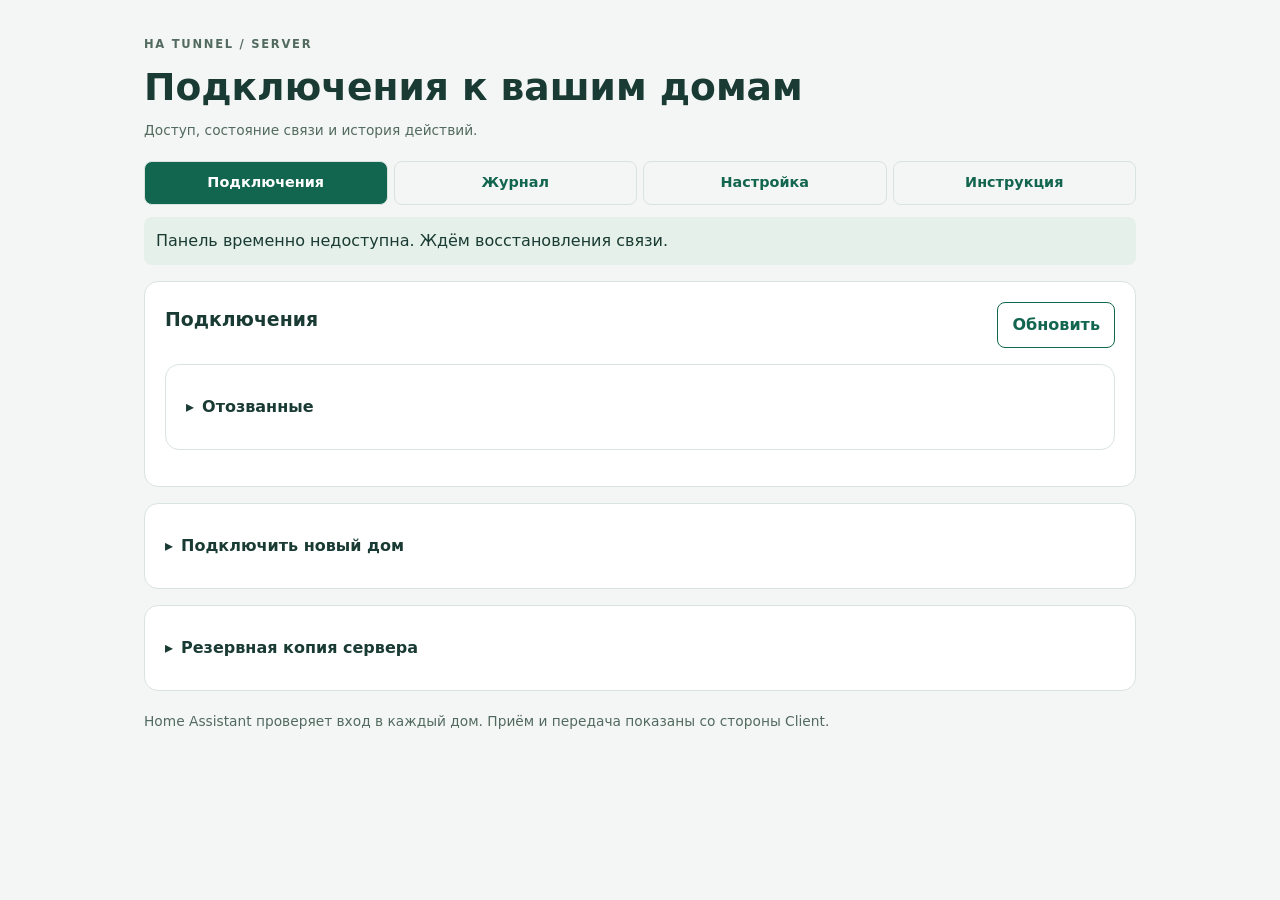
==== server/server/app/templates/index.html @ ce4d823e "release: standalone HA Tunnel Server 0.3.0" ====
<!doctype html>
<html lang="ru"><head><meta charset="utf-8"><meta name="viewport" content="width=device-width,initial-scale=1">
<title>HA Tunnel · Server</title><link rel="stylesheet" href="style.css"><script src="app.js" defer></script></head>
<body><main><header><p class="eyebrow">HA TUNNEL / SERVER</p><h1>Подключения к вашим домам</h1><p class="hint">Доступ, состояние связи и история действий.</p></header>
<nav aria-label="Разделы сервера"><button type="button" data-tab="connections" aria-selected="true">Подключения</button><button type="button" data-tab="journal">Журнал</button><button type="button" data-tab="settings">Настройка</button><button type="button" data-tab="help">Инструкция</button></nav>
<p id="notice" role="status" aria-live="polite"></p>
<div id="connections" class="panel"><section><div class="section-title"><h2>Подключения</h2><button id="refresh" type="button" class="secondary">Обновить</button></div><p id="mqtt-status" class="hint"></p><div id="clients"></div><details id="archive"><summary>Отозванные <span id="archive-count"></span></summary><p class="hint">Новый код восстановит тот же адрес. Удаление окончательно освободит имя; история останется в журнале.</p><div id="archived-clients"></div></details></section>
<details><summary>Подключить новый дом</summary><form id="create"><label for="name">Имя в адресе <span>необязательно</span></label><div class="row"><input id="name" maxlength="63" pattern="[a-z0-9][a-z0-9-]*" placeholder="Например, dacha" autocomplete="off"><button>Создать код</button></div><p class="hint">Пустое поле — автоматическое имя. Дополнительные DNS-правила не нужны.</p></form></details>
<details><summary>Резервная копия сервера</summary><p>Зашифрованная копия содержит ключи, подключения и журнал. Храните пароль отдельно.</p><label for="backup-password">Пароль копии — минимум 16 символов</label><input id="backup-password" type="password" minlength="16" autocomplete="new-password"><button id="export" type="button" class="secondary">Скачать копию</button><h3>Восстановить на пустом сервере</h3><p class="hint">Тот же домен; после восстановления Server перезапустится.</p><label for="backup-file">Файл .hatb</label><input id="backup-file" type="file" accept=".hatb"><button id="restore" type="button" class="secondary">Восстановить копию</button></details></div>
<section id="journal" class="panel" hidden><h2>Журнал действий</h2><p class="hint">История сохраняется после перезапусков. Время показано в часовом поясе HA.</p><form id="journal-filters" class="grid"><label>Подключение<select id="journal-client"><option value="">Все подключения</option></select></label><label>Действие<select id="journal-action"><option value="">Все действия</option></select></label><label>Результат<select id="journal-result"><option value="">Все результаты</option><option value="success">Выполнено</option><option value="error">Ошибка</option><option value="requested">Начато</option><option value="unknown">Неизвестно</option></select></label><label>С даты<input id="journal-since" type="date"></label><label>По дату<input id="journal-until" type="date"></label><button>Показать</button><button id="journal-csv" type="button" class="secondary">Скачать CSV</button></form><p id="journal-size" class="hint"></p><div id="journal-items"></div><button id="journal-more" type="button" class="secondary" hidden>Показать ещё</button></section>
<section id="settings" class="panel" hidden><h2 id="settings-title">Настройка сервера</h2><p id="settings-status" class="hint"></p><form id="settings-form"><label for="base-domain">Ваш основной домен</label><input id="base-domain" placeholder="example.org" required autocomplete="off"><label for="server-url">Адрес регистрации клиентов</label><input id="server-url" type="url" placeholder="https://tunnel.example.org" required autocomplete="off"><label for="npm-host">Nginx Proxy Manager</label><input id="npm-host" required autocomplete="off"><p class="hint">Внутреннее имя установленного NPM определяется автоматически, когда это возможно.</p><label for="admin-users">Администраторы панели — ID пользователей HA</label><textarea id="admin-users" rows="2" required></textarea><p class="hint">Первый администратор предложен после проверки прав. Несколько ID — по одному в строке.</p><details><summary>Дополнительные настройки</summary><label for="reserved">Занятые имена поддоменов</label><input id="reserved" placeholder="Имена через запятую"><label for="bandwidth">Лимит каждого клиента, МБ/с</label><input id="bandwidth" type="number" min="1" max="1000" value="10" required><p id="server-host" class="hint"></p></details><button id="save-settings">Сохранить и запустить сервер</button><p class="hint">Сохранение перезапускает только это приложение. Не редактируйте его опции одновременно в другом окне.</p></form>
<details><summary>Проверить сеть</summary><p>Укажите IPv4 из раздела Интернет / WAN вашего роутера. Постоянство адреса уточните у провайдера.</p><form id="network-form"><label for="wan-ip">WAN IPv4 <span>необязательно</span></label><input id="wan-ip" placeholder="Из настроек роутера"><label class="check"><input id="static-confirmed" type="checkbox">Провайдер подтвердил публичный постоянный IP</label><label class="check"><input id="external-check" type="checkbox" checked>Определить внешний IP через ipify</label><p class="hint">ipify увидит внешний адрес. Настройки и ключи HA ему не отправляются.</p><button id="check-network" type="submit" class="secondary">Проверить</button></form><div id="network-results"></div></details></section>
<section id="help" class="panel" hidden><h2>Установка и использование</h2><div id="help-content">Загрузка инструкции…</div></section>
<dialog id="code-dialog"><h2>Код подключения</h2><p id="new-domain"></p><textarea id="code" readonly rows="4" aria-label="Одноразовый код подключения"></textarea><p class="hint">Вставьте в Client. Код действует 15 минут и только один раз.</p><div class="controls"><button id="copy" type="button">Копировать код</button><button id="close-code" type="button" class="secondary">Закрыть</button></div></dialog>
<footer>Home Assistant проверяет вход в каждый дом. Приём и передача показаны со стороны Client.</footer></main></body></html>
---- server/server/app/templates/style.css ----
:root{font-family:system-ui,-apple-system,'Segoe UI',sans-serif;color:#193b33;background:#f3f6f4;font-size:16px;line-height:1.5;color-scheme:light dark;--surface:#fff;--line:#d9e4de;--muted:#536a60;--accent:#12654e;--soft:#e4f0e9}*{box-sizing:border-box}body{margin:0}main{max-width:1040px;margin:auto;padding:28px 24px}header{margin-bottom:20px}.eyebrow{font-size:.72rem;letter-spacing:.15em;font-weight:700;color:var(--muted)}h1{font-size:clamp(1.65rem,4vw,2.35rem);line-height:1.2;margin:10px 0}h2{font-size:1.18rem;margin:0 0 12px}h3{font-size:1rem}p{margin:8px 0 12px}.hint,footer,label span{font-size:.86rem;color:var(--muted)}section,details{background:var(--surface);border:1px solid var(--line);border-radius:14px;padding:20px;margin:16px 0}details details,article details{padding:12px;margin:12px 0}summary{cursor:pointer;font-weight:600;min-height:44px;display:flex;align-items:center;gap:8px}summary:before{content:'▸'}details[open]>summary:before{content:'▾'}label{display:block;font-weight:600;margin:12px 0 6px}input,textarea,select{width:100%;min-width:0;padding:11px 12px;border:1px solid var(--line);border-radius:8px;font:inherit;background:var(--surface);color:inherit;min-height:44px}textarea{resize:vertical;overflow-wrap:anywhere}button{min-height:44px;border:1px solid var(--accent);background:var(--accent);color:white;border-radius:8px;padding:10px 14px;font:inherit;font-weight:600;cursor:pointer;white-space:normal}button:disabled{opacity:.5;cursor:default}button:hover:not(:disabled){filter:brightness(.94)}.secondary,nav button{background:transparent;color:var(--accent)}.danger{color:#af3434;border-color:#af3434;background:transparent}.controls,.row,.section-title,nav{display:flex;gap:8px;align-items:center;flex-wrap:wrap}.section-title{justify-content:space-between}.row input{flex:1}.controls{margin:12px 0}.client{padding:16px 0;border-bottom:1px solid var(--line)}.client:last-child{border:0}.card-top{display:flex;gap:12px;align-items:center;justify-content:space-between}.card-top>div{min-width:0}.domain{font-weight:600}.status{font-size:.9rem}.brief{font-size:.86rem;color:var(--muted)}a{color:var(--accent);overflow-wrap:anywhere}nav{padding-bottom:4px;gap:6px}nav button{flex:1;border-color:var(--line);font-size:.9rem}nav button[aria-selected=true]{background:var(--accent);color:white}#notice:not(:empty){padding:12px;background:var(--soft);border-radius:8px}.grid,.duration-fields{display:grid;grid-template-columns:repeat(2,minmax(0,1fr));gap:10px}.grid label,.duration-fields label{margin:0}.duration-fields{grid-template-columns:repeat(3,minmax(0,1fr))}.check{display:flex;gap:10px;align-items:center;font-weight:400}.check input{width:20px;min-height:20px;flex:none}.metrics{display:grid;grid-template-columns:repeat(2,minmax(0,1fr));gap:8px}.metric small{display:block;color:var(--muted)}.metric strong{font-size:.95rem;font-weight:600}dialog{width:min(600px,calc(100% - 24px));max-height:90vh;overflow:auto;border:1px solid var(--line);border-radius:14px;background:var(--surface);color:inherit;padding:20px}dialog::backdrop{background:#10251e80}.journal-item{padding:14px 0;border-bottom:1px solid var(--line)}.journal-item p{margin:4px 0}.badge{display:inline-block;border-radius:20px;padding:4px 10px;background:var(--soft);font-size:.82rem}#help-content{overflow-wrap:anywhere}#help-content pre{white-space:pre-wrap;font:inherit}footer{margin:20px 0}button:focus-visible,input:focus-visible,textarea:focus-visible,a:focus-visible,summary:focus-visible,select:focus-visible{outline:3px solid #cba150;outline-offset:3px}[hidden]{display:none!important}@media(max-width:600px){main{padding:18px 12px}section,details{padding:16px}.duration-fields{grid-template-columns:repeat(2,minmax(0,1fr))}.grid{grid-template-columns:1fr}.card-top{align-items:flex-start}.card-top button{flex:none}.controls button{flex:1}.row button{width:100%}nav{display:grid;grid-template-columns:repeat(2,minmax(0,1fr))}.brief{line-height:1.6}h1{max-width:22ch}}@media(prefers-color-scheme:dark){:root{background:#14231e;color:#e5eee8;--surface:#1d3027;--line:#385044;--muted:#b4c6ba;--accent:#82d6af;--soft:#2a493a}button{background:#246e52;border-color:#82d6af;color:#fff}.secondary,nav button{background:transparent;color:var(--accent)}nav button[aria-selected=true]{background:#246e52;color:white}.danger{color:#ffb2a7;border-color:#ffb2a7}}table{width:100%;border-collapse:collapse;table-layout:fixed;font-size:.85rem}td{border:1px solid var(--line);padding:8px;overflow-wrap:anywhere}
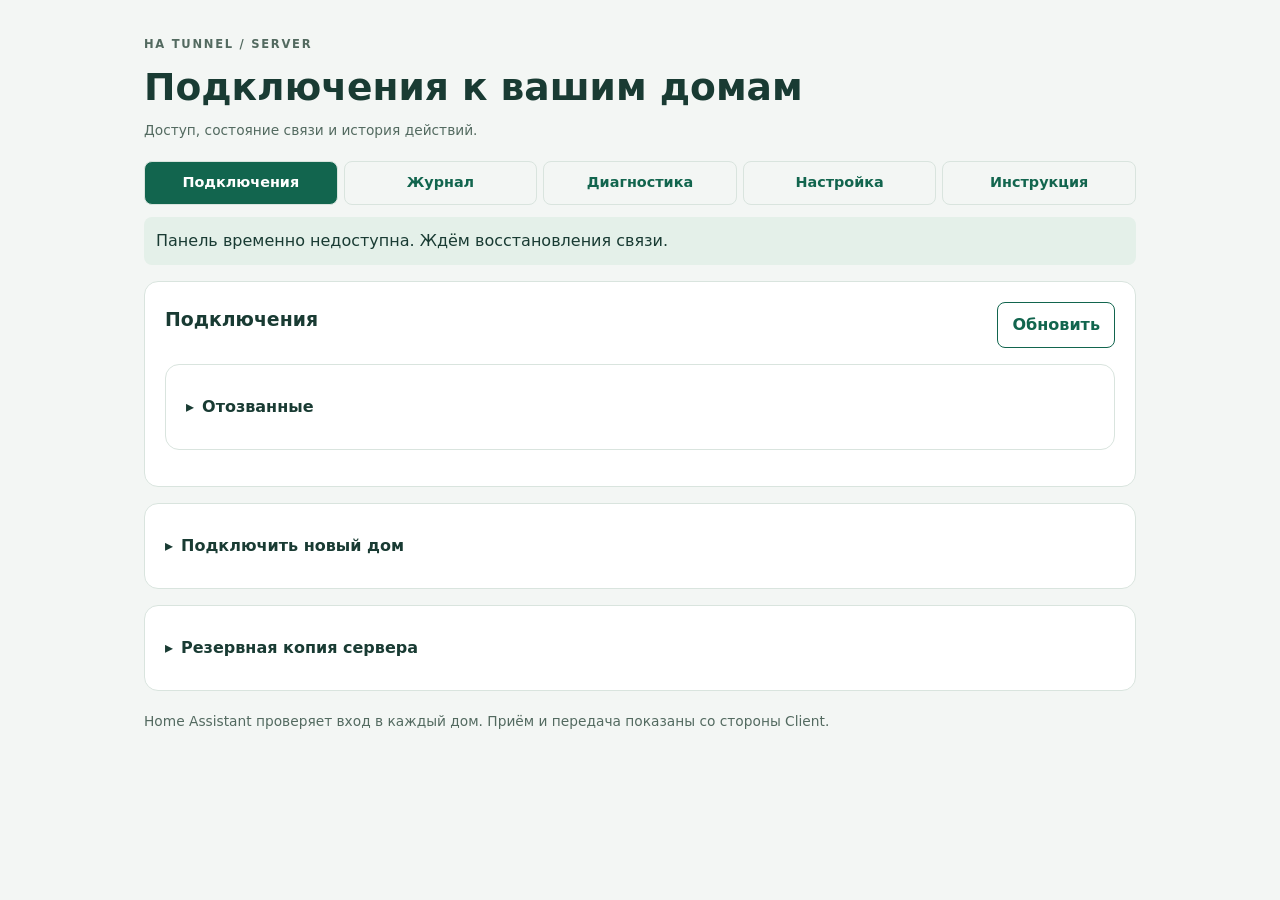
==== commit 021336a9: "feat: calendar subscriptions, diagnostics and domain migration 0.4.0" ====
--- a/server/server/app/templates/index.html
+++ b/server/server/app/templates/index.html
@@ -1,15 +1,17 @@
 <!doctype html>
 <html lang="ru"><head><meta charset="utf-8"><meta name="viewport" content="width=device-width,initial-scale=1">
-<title>HA Tunnel · Server</title><link rel="stylesheet" href="style.css"><script src="app.js" defer></script></head>
+<title>HA Tunnel · Server</title><link rel="stylesheet" href="style.css"><script src="command_id.js" defer></script><script src="app.js" defer></script></head>
 <body><main><header><p class="eyebrow">HA TUNNEL / SERVER</p><h1>Подключения к вашим домам</h1><p class="hint">Доступ, состояние связи и история действий.</p></header>
-<nav aria-label="Разделы сервера"><button type="button" data-tab="connections" aria-selected="true">Подключения</button><button type="button" data-tab="journal">Журнал</button><button type="button" data-tab="settings">Настройка</button><button type="button" data-tab="help">Инструкция</button></nav>
+<nav aria-label="Разделы сервера"><button type="button" data-tab="connections" aria-selected="true">Подключения</button><button type="button" data-tab="journal">Журнал</button><button type="button" data-tab="diagnostics">Диагностика</button><button type="button" data-tab="settings">Настройка</button><button type="button" data-tab="help">Инструкция</button></nav>
 <p id="notice" role="status" aria-live="polite"></p>
 <div id="connections" class="panel"><section><div class="section-title"><h2>Подключения</h2><button id="refresh" type="button" class="secondary">Обновить</button></div><p id="mqtt-status" class="hint"></p><div id="clients"></div><details id="archive"><summary>Отозванные <span id="archive-count"></span></summary><p class="hint">Новый код восстановит тот же адрес. Удаление окончательно освободит имя; история останется в журнале.</p><div id="archived-clients"></div></details></section>
 <details><summary>Подключить новый дом</summary><form id="create"><label for="name">Имя в адресе <span>необязательно</span></label><div class="row"><input id="name" maxlength="63" pattern="[a-z0-9][a-z0-9-]*" placeholder="Например, dacha" autocomplete="off"><button>Создать код</button></div><p class="hint">Пустое поле — автоматическое имя. Дополнительные DNS-правила не нужны.</p></form></details>
 <details><summary>Резервная копия сервера</summary><p>Зашифрованная копия содержит ключи, подключения и журнал. Храните пароль отдельно.</p><label for="backup-password">Пароль копии — минимум 16 символов</label><input id="backup-password" type="password" minlength="16" autocomplete="new-password"><button id="export" type="button" class="secondary">Скачать копию</button><h3>Восстановить на пустом сервере</h3><p class="hint">Тот же домен; после восстановления Server перезапустится.</p><label for="backup-file">Файл .hatb</label><input id="backup-file" type="file" accept=".hatb"><button id="restore" type="button" class="secondary">Восстановить копию</button></details></div>
 <section id="journal" class="panel" hidden><h2>Журнал действий</h2><p class="hint">История сохраняется после перезапусков. Время показано в часовом поясе HA.</p><form id="journal-filters" class="grid"><label>Подключение<select id="journal-client"><option value="">Все подключения</option></select></label><label>Действие<select id="journal-action"><option value="">Все действия</option></select></label><label>Результат<select id="journal-result"><option value="">Все результаты</option><option value="success">Выполнено</option><option value="error">Ошибка</option><option value="requested">Начато</option><option value="unknown">Неизвестно</option></select></label><label>С даты<input id="journal-since" type="date"></label><label>По дату<input id="journal-until" type="date"></label><button>Показать</button><button id="journal-csv" type="button" class="secondary">Скачать CSV</button></form><p id="journal-size" class="hint"></p><div id="journal-items"></div><button id="journal-more" type="button" class="secondary" hidden>Показать ещё</button></section>
 <section id="settings" class="panel" hidden><h2 id="settings-title">Настройка сервера</h2><p id="settings-status" class="hint"></p><form id="settings-form"><label for="base-domain">Ваш основной домен</label><input id="base-domain" placeholder="example.org" required autocomplete="off"><label for="server-url">Адрес регистрации клиентов</label><input id="server-url" type="url" placeholder="https://tunnel.example.org" required autocomplete="off"><label for="npm-host">Nginx Proxy Manager</label><input id="npm-host" required autocomplete="off"><p class="hint">Внутреннее имя установленного NPM определяется автоматически, когда это возможно.</p><label for="admin-users">Администраторы панели — ID пользователей HA</label><textarea id="admin-users" rows="2" required></textarea><p class="hint">Первый администратор предложен после проверки прав. Несколько ID — по одному в строке.</p><details><summary>Дополнительные настройки</summary><label for="reserved">Занятые имена поддоменов</label><input id="reserved" placeholder="Имена через запятую"><label for="bandwidth">Лимит каждого клиента, МБ/с</label><input id="bandwidth" type="number" min="1" max="1000" value="10" required><p id="server-host" class="hint"></p></details><button id="save-settings">Сохранить и запустить сервер</button><p class="hint">Сохранение перезапускает только это приложение. Не редактируйте его опции одновременно в другом окне.</p></form>
+<details id="migration-section"><summary>Перенести клиентские адреса на другой домен</summary><p class="hint">Сохраняются баланс, цена, оплаченный срок и ручная пауза. Соединения закроются. После переноса выдайте новые коды; на Client используйте «Другое подключение». Сначала подготовьте DNS, сертификат и маршруты NPM.</p><form id="migration-form"><label>Новый домен клиентов<input id="migration-base" required autocomplete="off" placeholder="example.net"></label><label>Новый адрес регистрации<input id="migration-url" type="url" required autocomplete="off" placeholder="https://tunnel.example.net"></label><button id="migration-preview">Проверить и показать изменения</button></form><div id="migration-result"></div><button id="migration-apply" type="button" hidden>Применить перенос адресов</button></details>
 <details><summary>Проверить сеть</summary><p>Укажите IPv4 из раздела Интернет / WAN вашего роутера. Постоянство адреса уточните у провайдера.</p><form id="network-form"><label for="wan-ip">WAN IPv4 <span>необязательно</span></label><input id="wan-ip" placeholder="Из настроек роутера"><label class="check"><input id="static-confirmed" type="checkbox">Провайдер подтвердил публичный постоянный IP</label><label class="check"><input id="external-check" type="checkbox" checked>Определить внешний IP через ipify</label><p class="hint">ipify увидит внешний адрес. Настройки и ключи HA ему не отправляются.</p><button id="check-network" type="submit" class="secondary">Проверить</button></form><div id="network-results"></div></details></section>
+<section id="diagnostics" class="panel" hidden><h2>Диагностика сервера</h2><p class="hint">Ошибки сохраняются после перезапуска. Секреты не записываются. Старые технические записи заменяются по кругу; денежная история хранится отдельно.</p><div id="diagnostics-summary"></div><form id="diagnostics-filters" class="grid"><label>Уровень<select id="diagnostics-level"><option value="">Все уровни</option><option value="ERROR">Ошибки</option><option value="CRITICAL">Аварии</option><option value="WARNING">Предупреждения</option><option value="INFO">События</option></select></label><label>Компонент<select id="diagnostics-component"><option value="">Все компоненты</option><option value="server">Server</option><option value="storage">Хранилище</option><option value="frp">FRP</option><option value="gateway">Gateway</option><option value="npm">NPM</option><option value="setup">Настройки</option><option value="http">HTTP</option><option value="mqtt">MQTT</option><option value="telemetry">Проверки связи</option><option value="relay">Потоки клиентов</option><option value="privileges">Права запуска</option><option value="clock">Время</option><option value="pki">Сертификаты</option></select></label><label>С даты<input id="diagnostics-since" type="datetime-local"></label><label>По дату<input id="diagnostics-until" type="datetime-local"></label><button>Показать</button><button id="diagnostics-export" type="button" class="secondary">Скачать диагностику</button></form><div id="diagnostics-items"></div><button id="diagnostics-more" type="button" class="secondary" hidden>Показать ещё</button></section>
 <section id="help" class="panel" hidden><h2>Установка и использование</h2><div id="help-content">Загрузка инструкции…</div></section>
 <dialog id="code-dialog"><h2>Код подключения</h2><p id="new-domain"></p><textarea id="code" readonly rows="4" aria-label="Одноразовый код подключения"></textarea><p class="hint">Вставьте в Client. Код действует 15 минут и только один раз.</p><div class="controls"><button id="copy" type="button">Копировать код</button><button id="close-code" type="button" class="secondary">Закрыть</button></div></dialog>
 <footer>Home Assistant проверяет вход в каждый дом. Приём и передача показаны со стороны Client.</footer></main></body></html>
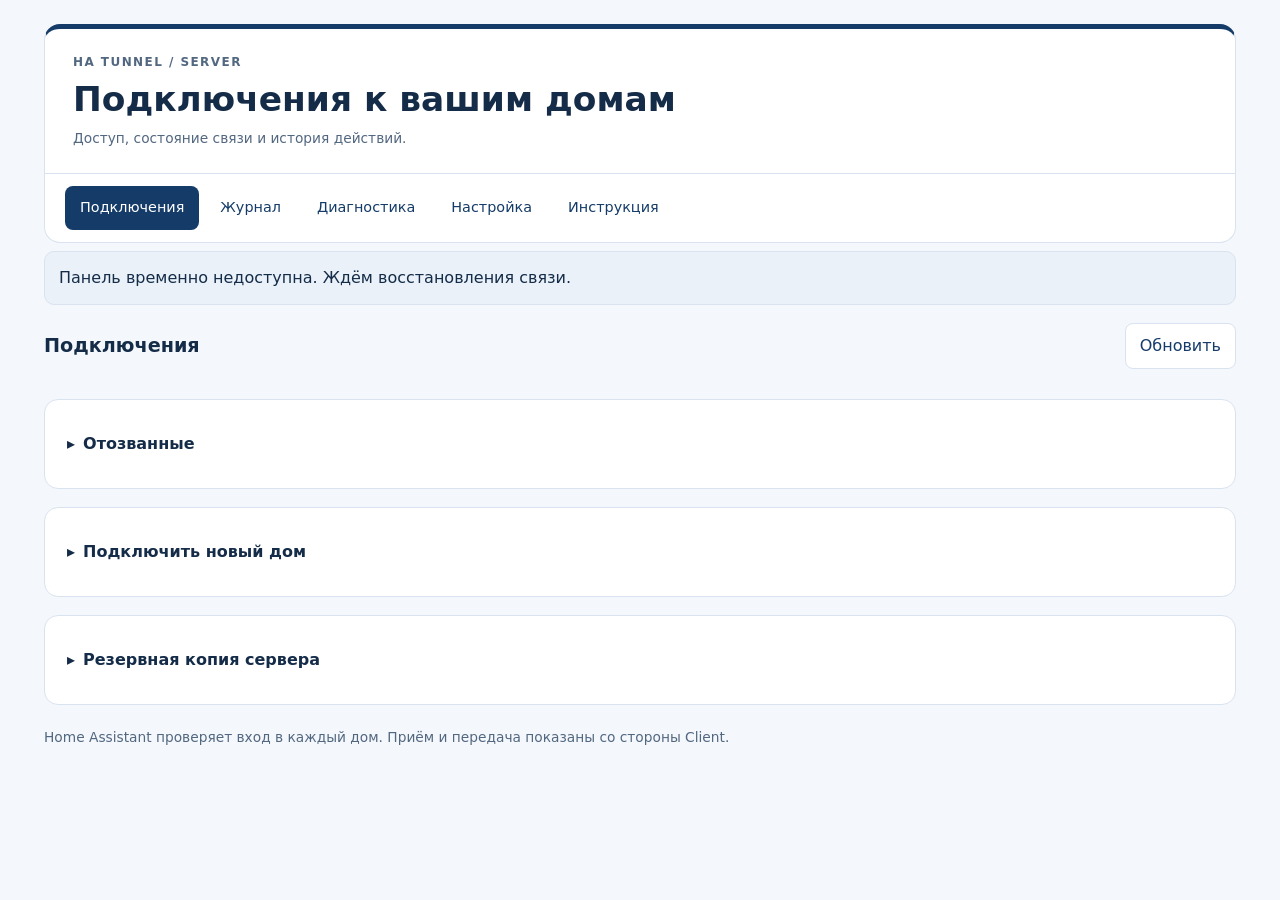
==== commit 952813ae: "Protect occupied domains and add explicit Home Assistant transfer" ====
--- a/server/server/app/templates/index.html
+++ b/server/server/app/templates/index.html
@@ -13,5 +13,6 @@
 <details><summary>Проверить сеть</summary><p>Укажите IPv4 из раздела Интернет / WAN вашего роутера. Постоянство адреса уточните у провайдера.</p><form id="network-form"><label for="wan-ip">WAN IPv4 <span>необязательно</span></label><input id="wan-ip" placeholder="Из настроек роутера"><label class="check"><input id="static-confirmed" type="checkbox">Провайдер подтвердил публичный постоянный IP</label><label class="check"><input id="external-check" type="checkbox" checked>Определить внешний IP через ipify</label><p class="hint">ipify увидит внешний адрес. Настройки и ключи HA ему не отправляются.</p><button id="check-network" type="submit" class="secondary">Проверить</button></form><div id="network-results"></div></details></section>
 <section id="diagnostics" class="panel" hidden><h2>Диагностика сервера</h2><p class="hint">Ошибки сохраняются после перезапуска. Секреты не записываются. Старые технические записи заменяются по кругу; денежная история хранится отдельно.</p><div id="diagnostics-summary"></div><form id="diagnostics-filters" class="grid"><label>Уровень<select id="diagnostics-level"><option value="">Все уровни</option><option value="ERROR">Ошибки</option><option value="CRITICAL">Аварии</option><option value="WARNING">Предупреждения</option><option value="INFO">События</option></select></label><label>Компонент<select id="diagnostics-component"><option value="">Все компоненты</option><option value="server">Server</option><option value="storage">Хранилище</option><option value="frp">FRP</option><option value="gateway">Gateway</option><option value="npm">NPM</option><option value="setup">Настройки</option><option value="http">HTTP</option><option value="mqtt">MQTT</option><option value="telemetry">Проверки связи</option><option value="relay">Потоки клиентов</option><option value="privileges">Права запуска</option><option value="clock">Время</option><option value="pki">Сертификаты</option></select></label><label>С даты<input id="diagnostics-since" type="datetime-local"></label><label>По дату<input id="diagnostics-until" type="datetime-local"></label><button>Показать</button><button id="diagnostics-export" type="button" class="secondary">Скачать диагностику</button></form><div id="diagnostics-items"></div><button id="diagnostics-more" type="button" class="secondary" hidden>Показать ещё</button></section>
 <section id="help" class="panel" hidden><h2>Установка и использование</h2><div id="help-content">Загрузка инструкции…</div></section>
-<dialog id="code-dialog"><h2>Код подключения</h2><p id="new-domain"></p><textarea id="code" readonly rows="4" aria-label="Одноразовый код подключения"></textarea><p class="hint">Вставьте в Client. Код действует 15 минут и только один раз.</p><div class="controls"><button id="copy" type="button">Копировать код</button><button id="close-code" type="button" class="secondary">Закрыть</button></div></dialog>
-<footer>Home Assistant проверяет вход в каждый дом. Приём и передача показаны со стороны Client.</footer></main></body></html>+<dialog id="transfer-dialog"><form id="transfer-form"><h2>Перенести подключение</h2><p id="transfer-description"></p><p>После использования кода прежний Client потеряет доступ. До этого он продолжит работать. Баланс, тариф, ручная пауза и история сохранятся. Код действует 15 минут и один раз.</p><label>Введите домен для подтверждения<input id="transfer-domain" type="text" autocomplete="off" required></label><p id="transfer-error" role="status"></p><div class="controls"><button id="transfer-confirm" type="submit" disabled>Выдать код переноса</button><button id="transfer-close" type="button" class="secondary">Отмена</button></div></form></dialog>
+<dialog id="code-dialog"><h2>Код подключения</h2><p id="new-domain"></p><textarea id="code" readonly rows="4" aria-label="Одноразовый код подключения"></textarea><p id="code-purpose" class="hint">Вставьте в Client. Код действует 15 минут и только один раз.</p><div class="controls"><button id="copy" type="button">Копировать код</button><button id="close-code" type="button" class="secondary">Закрыть</button></div></dialog>
+<footer>Home Assistant проверяет вход в каждый дом. Приём и передача показаны со стороны Client.</footer></main></body></html>
--- a/server/server/app/templates/style.css
+++ b/server/server/app/templates/style.css
@@ -1 +1,114 @@
-:root{font-family:system-ui,-apple-system,'Segoe UI',sans-serif;color:#193b33;background:#f3f6f4;font-size:16px;line-height:1.5;color-scheme:light dark;--surface:#fff;--line:#d9e4de;--muted:#536a60;--accent:#12654e;--soft:#e4f0e9}*{box-sizing:border-box}body{margin:0}main{max-width:1040px;margin:auto;padding:28px 24px}header{margin-bottom:20px}.eyebrow{font-size:.72rem;letter-spacing:.15em;font-weight:700;color:var(--muted)}h1{font-size:clamp(1.65rem,4vw,2.35rem);line-height:1.2;margin:10px 0}h2{font-size:1.18rem;margin:0 0 12px}h3{font-size:1rem}p{margin:8px 0 12px}.hint,footer,label span{font-size:.86rem;color:var(--muted)}section,details{background:var(--surface);border:1px solid var(--line);border-radius:14px;padding:20px;margin:16px 0}details details,article details{padding:12px;margin:12px 0}summary{cursor:pointer;font-weight:600;min-height:44px;display:flex;align-items:center;gap:8px}summary:before{content:'▸'}details[open]>summary:before{content:'▾'}label{display:block;font-weight:600;margin:12px 0 6px}input,textarea,select{width:100%;min-width:0;padding:11px 12px;border:1px solid var(--line);border-radius:8px;font:inherit;background:var(--surface);color:inherit;min-height:44px}textarea{resize:vertical;overflow-wrap:anywhere}button{min-height:44px;border:1px solid var(--accent);background:var(--accent);color:white;border-radius:8px;padding:10px 14px;font:inherit;font-weight:600;cursor:pointer;white-space:normal}button:disabled{opacity:.5;cursor:default}button:hover:not(:disabled){filter:brightness(.94)}.secondary,nav button{background:transparent;color:var(--accent)}.danger{color:#af3434;border-color:#af3434;background:transparent}.controls,.row,.section-title,nav{display:flex;gap:8px;align-items:center;flex-wrap:wrap}.section-title{justify-content:space-between}.row input{flex:1}.controls{margin:12px 0}.client{padding:16px 0;border-bottom:1px solid var(--line)}.client:last-child{border:0}.card-top{display:flex;gap:12px;align-items:center;justify-content:space-between}.card-top>div{min-width:0}.domain{font-weight:600}.status{font-size:.9rem}.brief{font-size:.86rem;color:var(--muted)}a{color:var(--accent);overflow-wrap:anywhere}nav{padding-bottom:4px;gap:6px}nav button{flex:1;border-color:var(--line);font-size:.9rem}nav button[aria-selected=true]{background:var(--accent);color:white}#notice:not(:empty){padding:12px;background:var(--soft);border-radius:8px}.grid,.duration-fields{display:grid;grid-template-columns:repeat(2,minmax(0,1fr));gap:10px}.grid label,.duration-fields label{margin:0}.duration-fields{grid-template-columns:repeat(3,minmax(0,1fr))}.check{display:flex;gap:10px;align-items:center;font-weight:400}.check input{width:20px;min-height:20px;flex:none}.metrics{display:grid;grid-template-columns:repeat(2,minmax(0,1fr));gap:8px}.metric small{display:block;color:var(--muted)}.metric strong{font-size:.95rem;font-weight:600}dialog{width:min(600px,calc(100% - 24px));max-height:90vh;overflow:auto;border:1px solid var(--line);border-radius:14px;background:var(--surface);color:inherit;padding:20px}dialog::backdrop{background:#10251e80}.journal-item{padding:14px 0;border-bottom:1px solid var(--line)}.journal-item p{margin:4px 0}.badge{display:inline-block;border-radius:20px;padding:4px 10px;background:var(--soft);font-size:.82rem}#help-content{overflow-wrap:anywhere}#help-content pre{white-space:pre-wrap;font:inherit}footer{margin:20px 0}button:focus-visible,input:focus-visible,textarea:focus-visible,a:focus-visible,summary:focus-visible,select:focus-visible{outline:3px solid #cba150;outline-offset:3px}[hidden]{display:none!important}@media(max-width:600px){main{padding:18px 12px}section,details{padding:16px}.duration-fields{grid-template-columns:repeat(2,minmax(0,1fr))}.grid{grid-template-columns:1fr}.card-top{align-items:flex-start}.card-top button{flex:none}.controls button{flex:1}.row button{width:100%}nav{display:grid;grid-template-columns:repeat(2,minmax(0,1fr))}.brief{line-height:1.6}h1{max-width:22ch}}@media(prefers-color-scheme:dark){:root{background:#14231e;color:#e5eee8;--surface:#1d3027;--line:#385044;--muted:#b4c6ba;--accent:#82d6af;--soft:#2a493a}button{background:#246e52;border-color:#82d6af;color:#fff}.secondary,nav button{background:transparent;color:var(--accent)}nav button[aria-selected=true]{background:#246e52;color:white}.danger{color:#ffb2a7;border-color:#ffb2a7}}table{width:100%;border-collapse:collapse;table-layout:fixed;font-size:.85rem}td{border:1px solid var(--line);padding:8px;overflow-wrap:anywhere}
+:root {
+  font-family: "Segoe UI", system-ui, -apple-system, sans-serif;
+  font-size: 16px;
+  line-height: 1.5;
+  color-scheme: light;
+  color: #142c48;
+  background: #f4f7fb;
+  --surface: #fff;
+  --line: #d9e3ef;
+  --muted: #526780;
+  --accent: #153c69;
+  --soft: #eaf1f9;
+}
+* { box-sizing: border-box; }
+body { margin: 0; }
+main { max-width: 1240px; margin: auto; padding: 24px; }
+header { background: var(--surface); border: 1px solid var(--line); border-top: 5px solid var(--accent); border-radius: 16px 16px 0 0; padding: 24px 28px; }
+.eyebrow { font-size: .75rem; letter-spacing: .12em; font-weight: 600; color: var(--muted); margin: 0 0 8px; }
+h1 { font-size: clamp(1.65rem, 4vw, 2.15rem); font-weight: 600; line-height: 1.2; margin: 8px 0; }
+h2 { font-size: 1.2rem; font-weight: 600; margin: 0 0 12px; }
+h3 { font-size: 1rem; font-weight: 600; }
+p { margin: 8px 0 12px; }
+.hint, footer, label span { font-size: .86rem; color: var(--muted); }
+header .hint { margin-bottom: 0; }
+nav { display: flex; flex-wrap: wrap; gap: 6px; padding: 12px 20px; background: var(--surface); border: 1px solid var(--line); border-top: 0; border-radius: 0 0 16px 16px; }
+section, details { background: var(--surface); border: 1px solid var(--line); border-radius: 14px; padding: 22px; margin: 18px 0; min-width: 0; }
+details details, article details { padding: 14px; margin: 14px 0 0; border-radius: 10px; }
+summary { cursor: pointer; font-weight: 600; min-height: 44px; display: flex; align-items: center; gap: 8px; overflow-wrap: anywhere; }
+summary::before { content: '▸'; flex: none; }
+details[open] > summary::before { content: '▾'; }
+label { display: block; font-weight: 600; margin: 12px 0 6px; }
+input, textarea, select { width: 100%; min-width: 0; max-width: 100%; padding: 11px 12px; border: 1px solid var(--line); border-radius: 8px; font: inherit; background: var(--surface); color: inherit; min-height: 44px; }
+textarea { resize: vertical; overflow-wrap: anywhere; }
+button { min-height: 44px; max-width: 100%; border: 1px solid var(--accent); background: var(--accent); color: #fff; border-radius: 8px; padding: 10px 14px; font: inherit; font-weight: 500; cursor: pointer; white-space: normal; overflow-wrap: anywhere; }
+button:disabled { opacity: .55; cursor: default; }
+button:hover:not(:disabled) { filter: brightness(.94); }
+.secondary, nav button { background: var(--surface); color: var(--accent); border-color: var(--line); }
+.danger { color: #a22838; border-color: #a22838; background: var(--surface); }
+.controls, .row, .section-title { display: flex; gap: 10px; align-items: center; flex-wrap: wrap; }
+.section-title { justify-content: space-between; }
+.section-title h2 { margin: 0; }
+.row input { flex: 1 1 180px; }
+.controls { margin: 12px 0; }
+.controls > label { flex: 1 1 180px; min-width: 0; margin: 0; }
+.controls > button { flex: 0 1 auto; }
+nav button { flex: 0 1 auto; font-size: .9rem; border-color: transparent; }
+nav button[aria-selected="true"] { background: var(--accent); color: #fff; }
+#notice:not(:empty) { padding: 14px; background: var(--soft); border: 1px solid var(--line); border-radius: 10px; overflow-wrap: anywhere; }
+#connections > section { background: transparent; border: 0; padding: 0; }
+#clients, #archived-clients { display: grid; grid-template-columns: repeat(3, minmax(0, 1fr)); gap: 18px; align-items: start; }
+.client { min-width: 0; background: var(--surface); padding: 22px; border: 1px solid var(--line); border-radius: 14px; }
+.card-top { display: flex; gap: 10px; align-items: flex-start; justify-content: space-between; flex-wrap: wrap; }
+.card-top > div { min-width: 0; flex: 1 1 190px; }
+.card-top > button { background: var(--soft); color: var(--accent); border-color: var(--line); }
+.domain { display: block; font-weight: 600; }
+.status { display: inline-block; font-size: .82rem; background: var(--soft); border-radius: 16px; padding: 4px 9px; }
+.brief { font-size: .86rem; color: var(--muted); overflow-wrap: anywhere; }
+a { color: var(--accent); overflow-wrap: anywhere; }
+.grid, .duration-fields { display: grid; grid-template-columns: repeat(2, minmax(0, 1fr)); gap: 12px; }
+.grid label, .duration-fields label { margin: 0; min-width: 0; }
+.duration-fields { grid-template-columns: repeat(3, minmax(0, 1fr)); }
+.check { display: flex; gap: 10px; align-items: center; font-weight: 400; }
+.check input { width: 20px; min-height: 20px; flex: none; }
+.metrics { display: grid; grid-template-columns: repeat(2, minmax(0, 1fr)); gap: 14px; }
+.metric { min-width: 0; overflow-wrap: anywhere; }
+.metric small { display: block; color: var(--muted); font-size: .78rem; margin-bottom: 4px; }
+.metric strong { display: block; font-size: 1rem; font-weight: 600; font-variant-numeric: tabular-nums; }
+.billing-overview { margin: 18px 0; padding: 16px 0; border-top: 1px solid var(--line); border-bottom: 1px solid var(--line); }
+.billing-overview .metric strong { font-size: .96rem; }
+.client-overview { display: grid; grid-template-columns: minmax(0, 1fr) minmax(0, 1.15fr); gap: 24px; padding: 28px; }
+.connection-info, .connection-finance { min-width: 0; }
+.connection-info #address { display: block; font-weight: 600; margin: 20px 0; }
+.connection-info #status { font-size: 1.2rem; font-weight: 600; margin-top: 24px; }
+.connection-info #access { padding: 12px 16px; background: var(--soft); border-radius: 8px; }
+.connection-finance #billing { border-top: 1px solid var(--line); }
+.connection-finance #billing .metric { padding: 16px 0; border-bottom: 1px solid var(--line); }
+.connection-finance #billing .metric strong { font-size: 1.2rem; }
+.client-overview > #telemetry, .client-overview > details { grid-column: 1 / -1; }
+.client-overview > #telemetry { grid-template-columns: repeat(3, minmax(0, 1fr)); border-top: 1px solid var(--line); padding-top: 18px; }
+.client-overview > details { margin: 0; padding: 14px 18px; }
+.empty { grid-column: 1 / -1; }
+dialog { width: min(600px, calc(100% - 24px)); max-height: 90vh; overflow: auto; border: 1px solid var(--line); border-radius: 14px; background: var(--surface); color: inherit; padding: 24px; }
+dialog::backdrop { background: #102e5580; }
+.journal-item { padding: 16px 0; border-bottom: 1px solid var(--line); overflow-wrap: anywhere; }
+.journal-item p { margin: 4px 0; }
+.badge { display: inline-block; border-radius: 20px; padding: 4px 10px; background: var(--soft); font-size: .82rem; }
+#help-content { overflow-wrap: anywhere; }
+#help-content pre { white-space: pre-wrap; font: inherit; }
+footer { margin: 22px 0; }
+button:focus-visible, input:focus-visible, textarea:focus-visible, a:focus-visible, summary:focus-visible, select:focus-visible { outline: 3px solid #477fbc; outline-offset: 3px; }
+[hidden] { display: none !important; }
+table { width: 100%; border-collapse: collapse; table-layout: fixed; font-size: .85rem; }
+td { border: 1px solid var(--line); padding: 8px; overflow-wrap: anywhere; }
+@media (max-width: 940px) {
+  #clients, #archived-clients { grid-template-columns: repeat(2, minmax(0, 1fr)); }
+}
+@media (max-width: 720px) {
+  main { padding: 16px 12px; }
+  header { padding: 20px; }
+  nav { padding: 10px; }
+  nav button { flex: 1 1 125px; }
+  #clients, #archived-clients { grid-template-columns: minmax(0, 1fr); }
+  section, details, .client { padding: 18px; }
+  .client-overview { grid-template-columns: minmax(0, 1fr); gap: 18px; }
+  .grid { grid-template-columns: minmax(0, 1fr); }
+  .duration-fields { grid-template-columns: repeat(2, minmax(0, 1fr)); }
+  .controls > button { flex: 1 1 150px; }
+  .row button { width: 100%; }
+  .client-overview > #telemetry { grid-template-columns: repeat(2, minmax(0, 1fr)); }
+}
+
+@media (max-width: 420px) {
+  .billing-overview, .connection-finance #billing { grid-template-columns: minmax(0, 1fr); }
+}
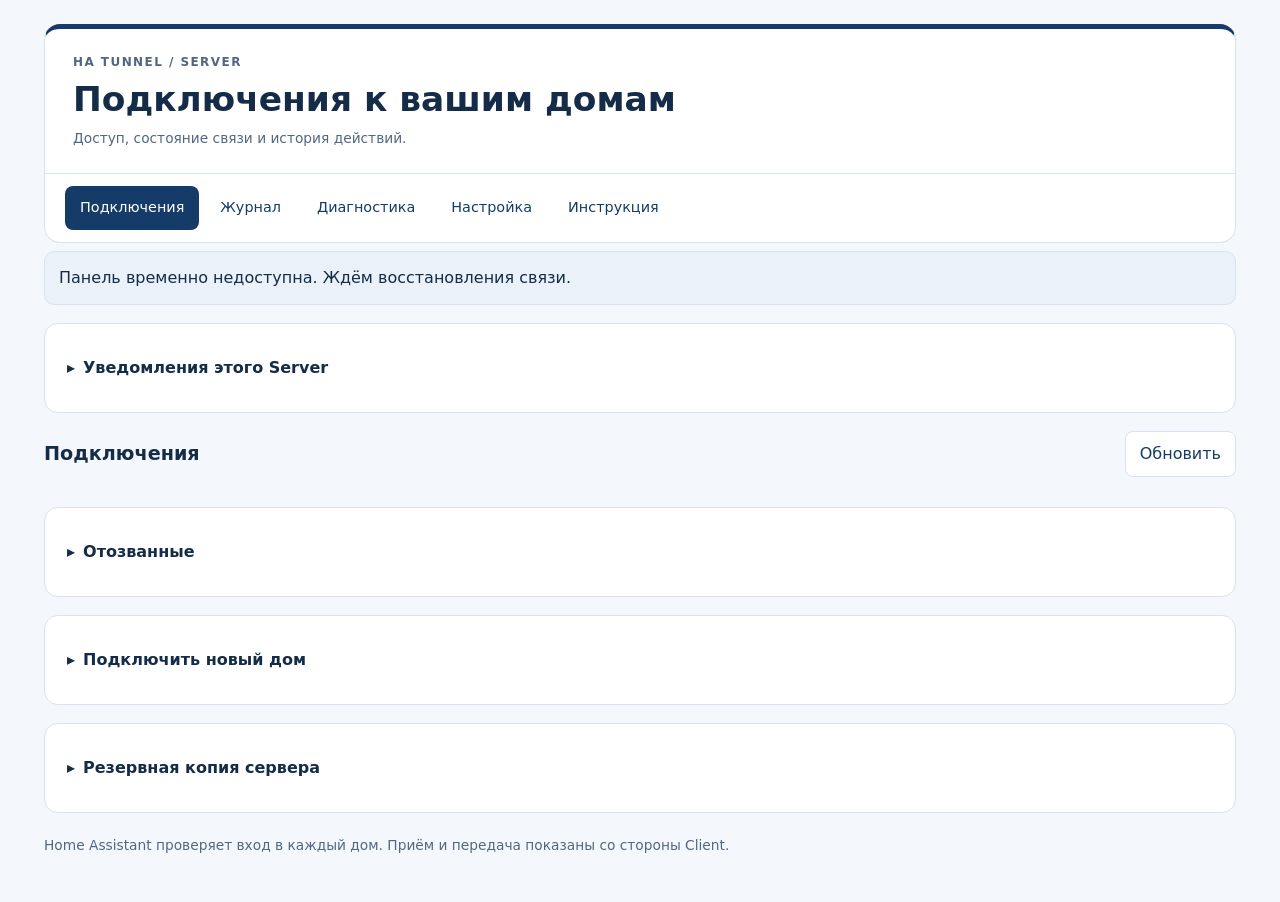
==== commit 3f07e9f4: "Harden tunnel recovery ownership notifications and image verification" ====
--- a/server/server/app/templates/index.html
+++ b/server/server/app/templates/index.html
@@ -1,14 +1,16 @@
 <!doctype html>
 <html lang="ru"><head><meta charset="utf-8"><meta name="viewport" content="width=device-width,initial-scale=1">
-<title>HA Tunnel · Server</title><link rel="stylesheet" href="style.css"><script src="command_id.js" defer></script><script src="app.js" defer></script></head>
+<title>HA Tunnel · Server</title><link rel="stylesheet" href="style.css"><script src="command_id.js" defer></script><script src="dependency_status.js" defer></script><script src="app.js" defer></script><script src="clock_repair.js" defer></script><script src="notification_settings.js" defer></script></head>
 <body><main><header><p class="eyebrow">HA TUNNEL / SERVER</p><h1>Подключения к вашим домам</h1><p class="hint">Доступ, состояние связи и история действий.</p></header>
 <nav aria-label="Разделы сервера"><button type="button" data-tab="connections" aria-selected="true">Подключения</button><button type="button" data-tab="journal">Журнал</button><button type="button" data-tab="diagnostics">Диагностика</button><button type="button" data-tab="settings">Настройка</button><button type="button" data-tab="help">Инструкция</button></nav>
 <p id="notice" role="status" aria-live="polite"></p>
-<div id="connections" class="panel"><section><div class="section-title"><h2>Подключения</h2><button id="refresh" type="button" class="secondary">Обновить</button></div><p id="mqtt-status" class="hint"></p><div id="clients"></div><details id="archive"><summary>Отозванные <span id="archive-count"></span></summary><p class="hint">Новый код восстановит тот же адрес. Удаление окончательно освободит имя; история останется в журнале.</p><div id="archived-clients"></div></details></section>
+<details><summary>Уведомления этого Server</summary><section id="notification-settings"></section></details>
+<div id="connections" class="panel"><section><div class="section-title"><h2>Подключения</h2><button id="refresh" type="button" class="secondary">Обновить</button></div><p id="dependency-status" class="hint" role="status"></p><p id="mqtt-status" class="hint"></p><div id="clients"></div><details id="archive"><summary>Отозванные <span id="archive-count"></span></summary><p class="hint">Новый код восстановит тот же адрес. Удаление окончательно освободит имя; история останется в журнале.</p><div id="archived-clients"></div></details></section>
 <details><summary>Подключить новый дом</summary><form id="create"><label for="name">Имя в адресе <span>необязательно</span></label><div class="row"><input id="name" maxlength="63" pattern="[a-z0-9][a-z0-9-]*" placeholder="Например, dacha" autocomplete="off"><button>Создать код</button></div><p class="hint">Пустое поле — автоматическое имя. Дополнительные DNS-правила не нужны.</p></form></details>
 <details><summary>Резервная копия сервера</summary><p>Зашифрованная копия содержит ключи, подключения и журнал. Храните пароль отдельно.</p><label for="backup-password">Пароль копии — минимум 16 символов</label><input id="backup-password" type="password" minlength="16" autocomplete="new-password"><button id="export" type="button" class="secondary">Скачать копию</button><h3>Восстановить на пустом сервере</h3><p class="hint">Тот же домен; после восстановления Server перезапустится.</p><label for="backup-file">Файл .hatb</label><input id="backup-file" type="file" accept=".hatb"><button id="restore" type="button" class="secondary">Восстановить копию</button></details></div>
 <section id="journal" class="panel" hidden><h2>Журнал действий</h2><p class="hint">История сохраняется после перезапусков. Время показано в часовом поясе HA.</p><form id="journal-filters" class="grid"><label>Подключение<select id="journal-client"><option value="">Все подключения</option></select></label><label>Действие<select id="journal-action"><option value="">Все действия</option></select></label><label>Результат<select id="journal-result"><option value="">Все результаты</option><option value="success">Выполнено</option><option value="error">Ошибка</option><option value="requested">Начато</option><option value="unknown">Неизвестно</option></select></label><label>С даты<input id="journal-since" type="date"></label><label>По дату<input id="journal-until" type="date"></label><button>Показать</button><button id="journal-csv" type="button" class="secondary">Скачать CSV</button></form><p id="journal-size" class="hint"></p><div id="journal-items"></div><button id="journal-more" type="button" class="secondary" hidden>Показать ещё</button></section>
 <section id="settings" class="panel" hidden><h2 id="settings-title">Настройка сервера</h2><p id="settings-status" class="hint"></p><form id="settings-form"><label for="base-domain">Ваш основной домен</label><input id="base-domain" placeholder="example.org" required autocomplete="off"><label for="server-url">Адрес регистрации клиентов</label><input id="server-url" type="url" placeholder="https://tunnel.example.org" required autocomplete="off"><label for="npm-host">Nginx Proxy Manager</label><input id="npm-host" required autocomplete="off"><p class="hint">Внутреннее имя установленного NPM определяется автоматически, когда это возможно.</p><label for="admin-users">Администраторы панели — ID пользователей HA</label><textarea id="admin-users" rows="2" required></textarea><p class="hint">Первый администратор предложен после проверки прав. Несколько ID — по одному в строке.</p><details><summary>Дополнительные настройки</summary><label for="reserved">Занятые имена поддоменов</label><input id="reserved" placeholder="Имена через запятую"><label for="bandwidth">Лимит каждого клиента, МБ/с</label><input id="bandwidth" type="number" min="1" max="1000" value="10" required><p id="server-host" class="hint"></p></details><button id="save-settings">Сохранить и запустить сервер</button><p class="hint">Сохранение перезапускает только это приложение. Не редактируйте его опции одновременно в другом окне.</p></form>
+<details><summary>Время сервера и сверка оплаченных периодов</summary><p>При ошибке часов сначала дождитесь подтверждения синхронизации Home Assistant, затем проверьте сохранённую дату. Исправление не возвращает и не списывает деньги.</p><button id="clock-load" type="button" class="secondary">Проверить время и периоды</button><div id="clock-result"></div></details>
 <details id="migration-section"><summary>Перенести клиентские адреса на другой домен</summary><p class="hint">Сохраняются баланс, цена, оплаченный срок и ручная пауза. Соединения закроются. После переноса выдайте новые коды; на Client используйте «Другое подключение». Сначала подготовьте DNS, сертификат и маршруты NPM.</p><form id="migration-form"><label>Новый домен клиентов<input id="migration-base" required autocomplete="off" placeholder="example.net"></label><label>Новый адрес регистрации<input id="migration-url" type="url" required autocomplete="off" placeholder="https://tunnel.example.net"></label><button id="migration-preview">Проверить и показать изменения</button></form><div id="migration-result"></div><button id="migration-apply" type="button" hidden>Применить перенос адресов</button></details>
 <details><summary>Проверить сеть</summary><p>Укажите IPv4 из раздела Интернет / WAN вашего роутера. Постоянство адреса уточните у провайдера.</p><form id="network-form"><label for="wan-ip">WAN IPv4 <span>необязательно</span></label><input id="wan-ip" placeholder="Из настроек роутера"><label class="check"><input id="static-confirmed" type="checkbox">Провайдер подтвердил публичный постоянный IP</label><label class="check"><input id="external-check" type="checkbox" checked>Определить внешний IP через ipify</label><p class="hint">ipify увидит внешний адрес. Настройки и ключи HA ему не отправляются.</p><button id="check-network" type="submit" class="secondary">Проверить</button></form><div id="network-results"></div></details></section>
 <section id="diagnostics" class="panel" hidden><h2>Диагностика сервера</h2><p class="hint">Ошибки сохраняются после перезапуска. Секреты не записываются. Старые технические записи заменяются по кругу; денежная история хранится отдельно.</p><div id="diagnostics-summary"></div><form id="diagnostics-filters" class="grid"><label>Уровень<select id="diagnostics-level"><option value="">Все уровни</option><option value="ERROR">Ошибки</option><option value="CRITICAL">Аварии</option><option value="WARNING">Предупреждения</option><option value="INFO">События</option></select></label><label>Компонент<select id="diagnostics-component"><option value="">Все компоненты</option><option value="server">Server</option><option value="storage">Хранилище</option><option value="frp">FRP</option><option value="gateway">Gateway</option><option value="npm">NPM</option><option value="setup">Настройки</option><option value="http">HTTP</option><option value="mqtt">MQTT</option><option value="telemetry">Проверки связи</option><option value="relay">Потоки клиентов</option><option value="privileges">Права запуска</option><option value="clock">Время</option><option value="pki">Сертификаты</option></select></label><label>С даты<input id="diagnostics-since" type="datetime-local"></label><label>По дату<input id="diagnostics-until" type="datetime-local"></label><button>Показать</button><button id="diagnostics-export" type="button" class="secondary">Скачать диагностику</button></form><div id="diagnostics-items"></div><button id="diagnostics-more" type="button" class="secondary" hidden>Показать ещё</button></section>
